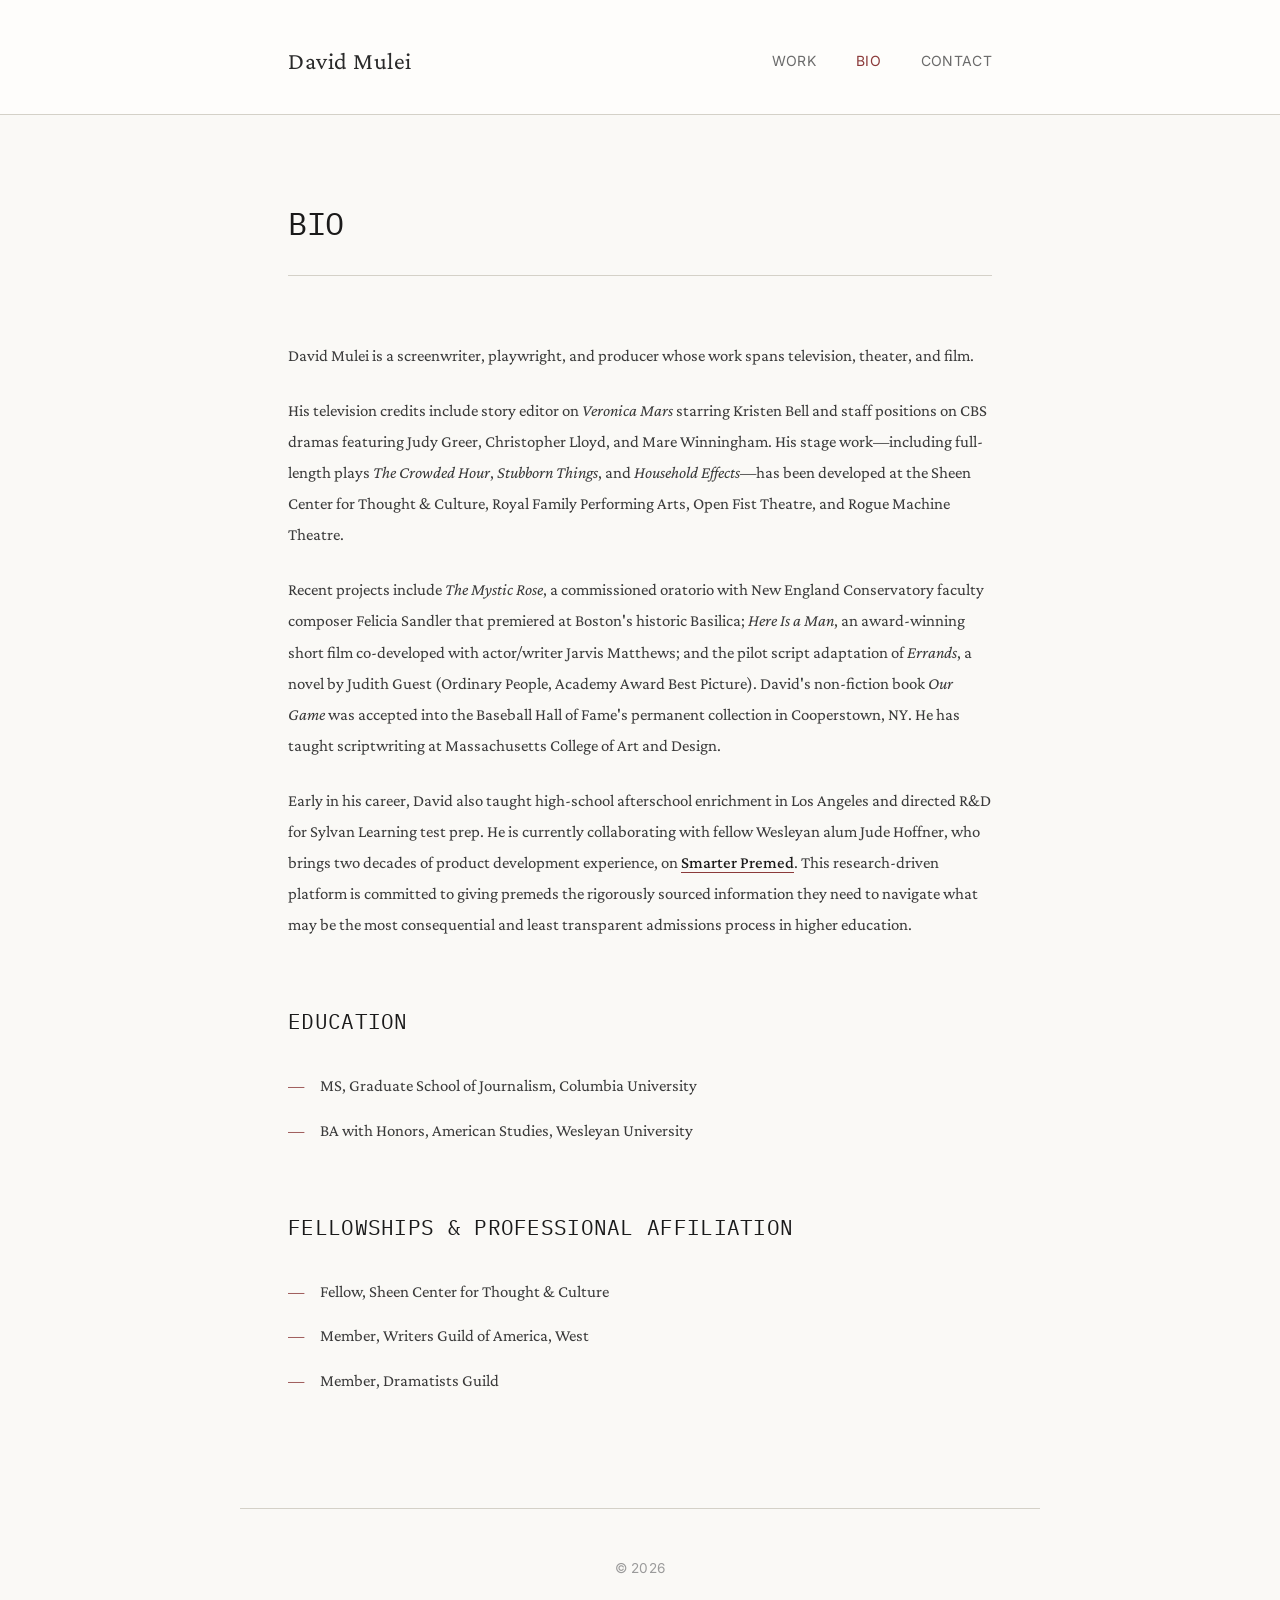
==== index.html @ 77eb0280 "Add Smarter Premed paragraph to bio and style bio links Co-Authored-By: Claude Opus 4.6 (1M context)" ====
<!DOCTYPE html>
<html lang="en">
<head>
    <meta charset="UTF-8">
    <meta name="viewport" content="width=device-width, initial-scale=1.0">
    <title>Bio - David Mulei</title>
    <link rel="stylesheet" href="style.css">
</head>
<body>
    <header>
        <nav>
            <div class="site-name">David Mulei</div>
            <div class="nav-links">
                <a href="work.html">Work</a>
                <a href="index.html" class="active">Bio</a>
                <a href="contact.html">Contact</a>
            </div>
        </nav>
    </header>

    <main>
        <h1 class="page-title">Bio</h1>

        <div class="bio-section">
            <p>David Mulei is a screenwriter, playwright, and producer whose work spans television, theater, and film.</p>

            <p>His television credits include story editor on <em>Veronica Mars</em> starring Kristen Bell and staff positions on CBS dramas featuring Judy Greer, Christopher Lloyd, and Mare Winningham. His stage work—including full-length plays <em>The Crowded Hour</em>, <em>Stubborn Things</em>, and <em>Household Effects</em>—has been developed at the Sheen Center for Thought & Culture, Royal Family Performing Arts, Open Fist Theatre, and Rogue Machine Theatre.</p>

            <p>Recent projects include <em>The Mystic Rose</em>, a commissioned oratorio with New England Conservatory faculty composer Felicia Sandler that premiered at Boston's historic Basilica; <em>Here Is a Man</em>, an award-winning short film co-developed with actor/writer Jarvis Matthews; and the pilot script adaptation of <em>Errands</em>, a novel by Judith Guest (Ordinary People, Academy Award Best Picture). David's non-fiction book <em>Our Game</em> was accepted into the Baseball Hall of Fame's permanent collection in Cooperstown, NY. He has taught scriptwriting at Massachusetts College of Art and Design.</p>

            <p>Early in his career, David also taught high-school afterschool enrichment in Los Angeles and directed R&amp;D for Sylvan Learning test prep. He is currently collaborating with fellow Wesleyan alum Jude Hoffner, who brings two decades of product development experience, on <a href="https://smarterpremed.com/">Smarter Premed</a>. This research-driven platform is committed to giving premeds the rigorously sourced information they need to navigate what may be the most consequential and least transparent admissions process in higher education.</p>
        </div>

        <div class="bio-section">
            <h2>Education</h2>
            <ul>
                <li>MS, Graduate School of Journalism, Columbia University</li>
                <li>BA with Honors, American Studies, Wesleyan University</li>
            </ul>
        </div>

        <div class="bio-section">
            <h2>Fellowships & Professional Affiliation</h2>
            <ul>
                <li>Fellow, Sheen Center for Thought & Culture</li>
                <li>Member, Writers Guild of America, West</li>
                <li>Member, Dramatists Guild</li>
            </ul>
        </div>
    </main>

    <footer>
        <p>&copy; 2026</p>
    </footer>
</body>
</html>
---- style.css ----
/* Import fonts */
@import url('https://fonts.googleapis.com/css2?family=Crimson+Pro:ital,wght@0,300;0,400;0,500;0,600;1,400;1,500&family=IBM+Plex+Mono:wght@400;500&family=Inter:wght@400;500&display=swap');

/* Reset and base styles */
* {
    margin: 0;
    padding: 0;
    box-sizing: border-box;
}

body {
    font-family: 'Crimson Pro', Georgia, serif;
    font-size: 20px;
    line-height: 1.75;
    color: #2a2a2a;
    background-color: #faf9f6;
    max-width: 100%;
    overflow-x: hidden;
    -webkit-font-smoothing: antialiased;
    -moz-osx-font-smoothing: grayscale;
}

/* Header and Navigation */
header {
    padding: 2.5rem 0 2rem;
    border-bottom: 0.5px solid #d4d1c8;
    background-color: #fefdfb;
}

nav {
    max-width: 800px;
    margin: 0 auto;
    padding: 0 3rem;
    display: flex;
    justify-content: space-between;
    align-items: center;
}

.site-name {
    font-family: 'Crimson Pro', Georgia, serif;
    font-size: 1.5rem;
    font-weight: 400;
    color: #2a2a2a;
    letter-spacing: 0.5px;
}

.nav-links {
    display: flex;
    gap: 2.5rem;
    font-family: 'Inter', -apple-system, sans-serif;
}

.nav-links a {
    color: #6b6b6b;
    text-decoration: none;
    font-size: 0.875rem;
    letter-spacing: 0.3px;
    text-transform: uppercase;
    transition: color 0.3s ease;
    font-weight: 400;
}

.nav-links a:hover,
.nav-links a.active {
    color: #8b3a3a;
}

/* Main content */
main {
    max-width: 800px;
    margin: 0 auto;
    padding: 5rem 3rem 3rem;
}

/* Hero section */
.hero {
    text-align: left;
    padding: 3rem 0 4rem;
    margin-bottom: 4rem;
    border-bottom: 0.5px solid #e8e5dd;
}

.hero h1 {
    font-family: 'IBM Plex Mono', 'Courier New', monospace;
    font-size: 2.5rem;
    font-weight: 400;
    letter-spacing: -0.5px;
    margin-bottom: 1.25rem;
    color: #1a1a1a;
    line-height: 1.2;
}

.tagline {
    font-size: 1.25rem;
    color: #6b6b6b;
    font-weight: 400;
    font-style: italic;
    line-height: 1.5;
}

/* Introduction section */
.intro {
    max-width: 680px;
    font-size: 1.1rem;
    line-height: 1.85;
    color: #3a3a3a;
}

.intro p {
    margin-bottom: 1.75rem;
}

.intro p:first-child::first-letter {
    font-size: 4.5rem;
    line-height: 0.85;
    float: left;
    margin: 0.1rem 0.15rem 0 0;
    font-weight: 400;
    color: #8b3a3a;
}

/* Work page styles */
.page-title {
    font-family: 'IBM Plex Mono', 'Courier New', monospace;
    font-size: 2rem;
    font-weight: 400;
    margin-bottom: 4rem;
    letter-spacing: -0.3px;
    padding-bottom: 1.5rem;
    border-bottom: 0.5px solid #d4d1c8;
    text-transform: uppercase;
    color: #1a1a1a;
}

.project {
    margin-bottom: 5rem;
    padding-bottom: 5rem;
    border-bottom: 0.5px solid #e8e5dd;
}

.project:last-child {
    border-bottom: none;
}

.project-title {
    font-family: 'IBM Plex Mono', 'Courier New', monospace;
    font-size: 1.6rem;
    font-weight: 400;
    margin-bottom: 0.5rem;
    color: #1a1a1a;
    line-height: 1.3;
    letter-spacing: -0.3px;
}

.project-subtitle {
    font-size: 0.9rem;
    color: #8b8b8b;
    font-style: italic;
    margin-bottom: 1.75rem;
    letter-spacing: 0.3px;
}

.project-description {
    font-size: 1.05rem;
    line-height: 1.8;
    color: #3a3a3a;
    margin-bottom: 1.5rem;
}

.project-meta {
    font-size: 0.9rem;
    color: #6b6b6b;
    margin-top: 1.5rem;
    padding-top: 1.5rem;
    border-top: 0.5px solid #e8e5dd;
    line-height: 1.7;
}

.project-meta p {
    margin-bottom: 0.5rem;
}

.project-meta strong {
    font-weight: 500;
    color: #2a2a2a;
    font-variant: small-caps;
    letter-spacing: 0.5px;
    font-size: 0.95rem;
}

/* Bio page styles */
.bio-section {
    margin-bottom: 4rem;
}

.bio-section h2 {
    font-family: 'IBM Plex Mono', 'Courier New', monospace;
    font-size: 1.3rem;
    font-weight: 400;
    margin-bottom: 2rem;
    color: #1a1a1a;
    text-transform: uppercase;
    letter-spacing: 0.3px;
}

.bio-section p {
    margin-bottom: 1.5rem;
    line-height: 1.85;
    color: #3a3a3a;
    font-size: 1.05rem;
}

.bio-section ul {
    list-style: none;
    margin-bottom: 1.5rem;
}

.bio-section li {
    margin-bottom: 1rem;
    padding-left: 2rem;
    position: relative;
    line-height: 1.7;
    color: #3a3a3a;
    font-size: 1.05rem;
}

.bio-section li:before {
    content: "—";
    position: absolute;
    left: 0;
    color: #8b3a3a;
}

.bio-section a {
    color: #1a1a1a;
    text-decoration: none;
    border-bottom: 1px solid #8b3a3a;
    transition: all 0.2s ease;
    font-weight: 500;
}

.bio-section a:hover {
    color: #8b3a3a;
    border-bottom-color: #1a1a1a;
}

/* Contact page styles */
.contact-info {
    max-width: 600px;
    margin: 3rem auto;
}

.contact-info p {
    margin-bottom: 1.5rem;
    font-size: 1.1rem;
    line-height: 1.75;
    color: #3a3a3a;
}

.contact-info a {
    color: #1a1a1a;
    text-decoration: none;
    border-bottom: 1px solid #8b3a3a;
    transition: all 0.2s ease;
    font-weight: 500;
}

.contact-info a:hover {
    color: #8b3a3a;
    border-bottom-color: #1a1a1a;
}

/* Footer */
footer {
    max-width: 800px;
    margin: 0 auto;
    padding: 3rem 3rem 4rem;
    text-align: center;
    color: #9b9b9b;
    font-size: 0.85rem;
    border-top: 0.5px solid #d4d1c8;
    font-family: 'Inter', -apple-system, sans-serif;
    letter-spacing: 0.3px;
}

/* Responsive design */
@media (max-width: 768px) {
    body {
        font-size: 18px;
    }

    /* Stack images above text on mobile */
    .project-description img {
        float: none !important;
        display: block;
        width: 100% !important;
        max-width: 280px;
        height: auto !important;
        margin: 0 auto 1.5rem auto !important;
    }

    nav {
        flex-direction: column;
        gap: 1.5rem;
        text-align: center;
        padding: 0 2rem;
    }

    .nav-links {
        gap: 2rem;
    }

    .hero {
        padding: 2rem 0 3rem;
    }

    .hero h1 {
        font-size: 2rem;
    }

    .tagline {
        font-size: 1.1rem;
    }

    .intro p:first-child::first-letter {
        font-size: 3.5rem;
    }

    .page-title {
        font-size: 1.6rem;
    }

    .project-title {
        font-size: 1.35rem;
    }

    main {
        padding: 3rem 2rem 4rem;
    }

    footer {
        padding: 2.5rem 2rem 3rem;
    }
}
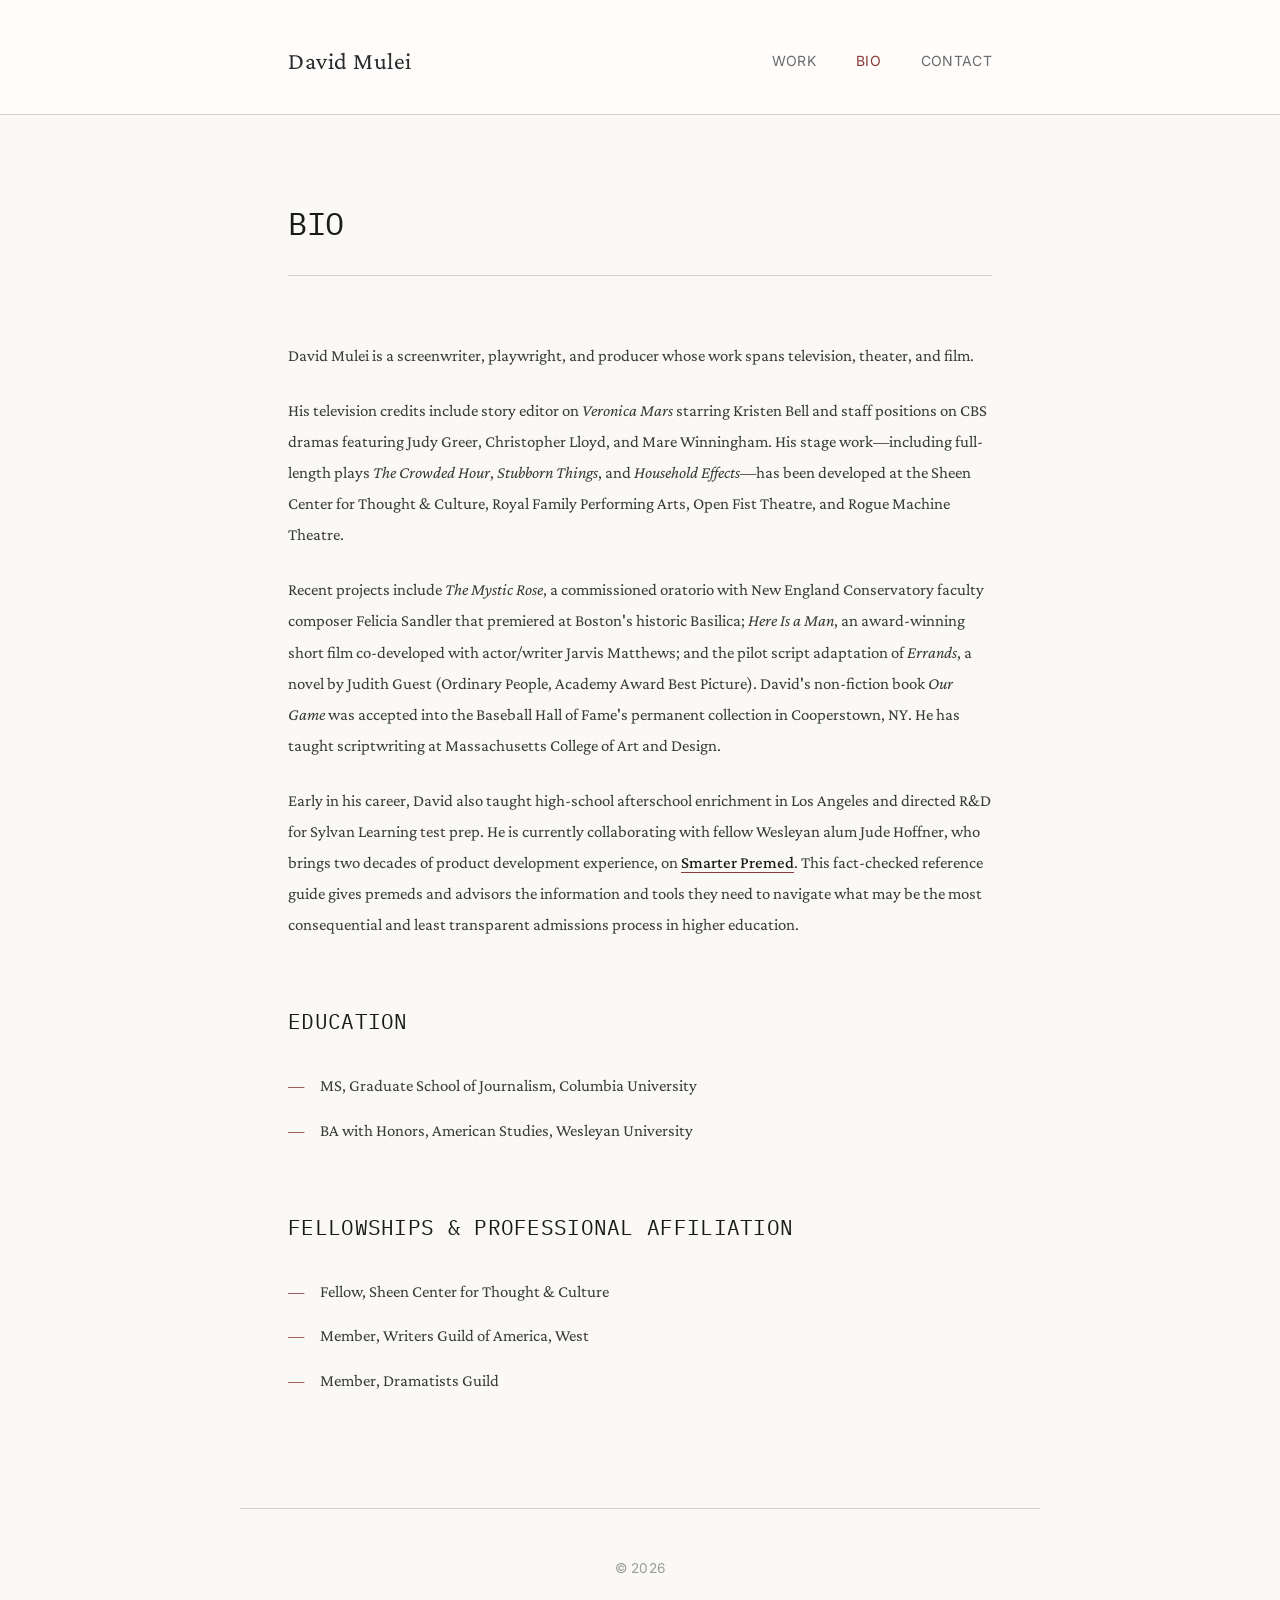
==== commit f5fe08d3: "Update SPM bio: fact-checked reference guide, not research-driven platform "Research-driven platform" ====
--- a/index.html
+++ b/index.html
@@ -28,7 +28,7 @@
 
             <p>Recent projects include <em>The Mystic Rose</em>, a commissioned oratorio with New England Conservatory faculty composer Felicia Sandler that premiered at Boston's historic Basilica; <em>Here Is a Man</em>, an award-winning short film co-developed with actor/writer Jarvis Matthews; and the pilot script adaptation of <em>Errands</em>, a novel by Judith Guest (Ordinary People, Academy Award Best Picture). David's non-fiction book <em>Our Game</em> was accepted into the Baseball Hall of Fame's permanent collection in Cooperstown, NY. He has taught scriptwriting at Massachusetts College of Art and Design.</p>
 
-            <p>Early in his career, David also taught high-school afterschool enrichment in Los Angeles and directed R&amp;D for Sylvan Learning test prep. He is currently collaborating with fellow Wesleyan alum Jude Hoffner, who brings two decades of product development experience, on <a href="https://smarterpremed.com/">Smarter Premed</a>. This research-driven platform is committed to giving premeds the rigorously sourced information they need to navigate what may be the most consequential and least transparent admissions process in higher education.</p>
+            <p>Early in his career, David also taught high-school afterschool enrichment in Los Angeles and directed R&amp;D for Sylvan Learning test prep. He is currently collaborating with fellow Wesleyan alum Jude Hoffner, who brings two decades of product development experience, on <a href="https://smarterpremed.com/">Smarter Premed</a>. This fact-checked reference guide gives premeds and advisors the information and tools they need to navigate what may be the most consequential and least transparent admissions process in higher education.</p>
         </div>
 
         <div class="bio-section">
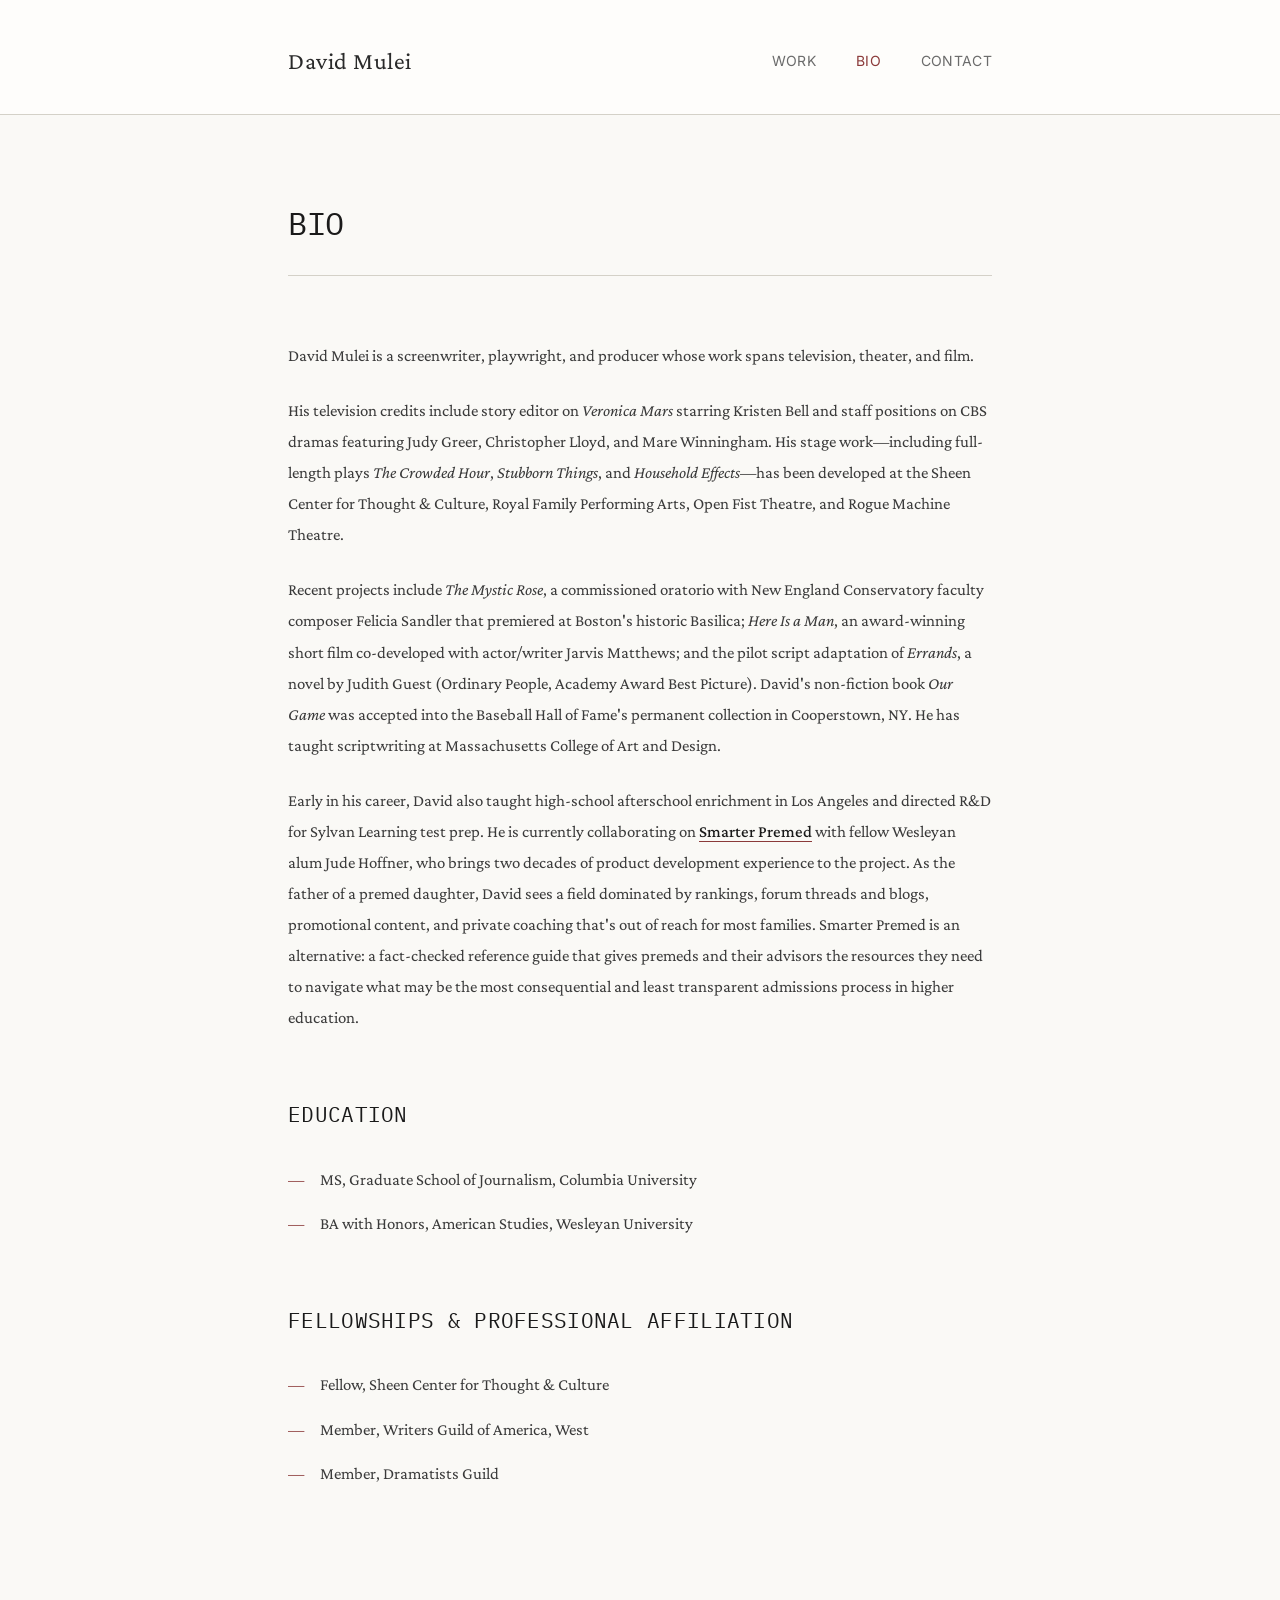
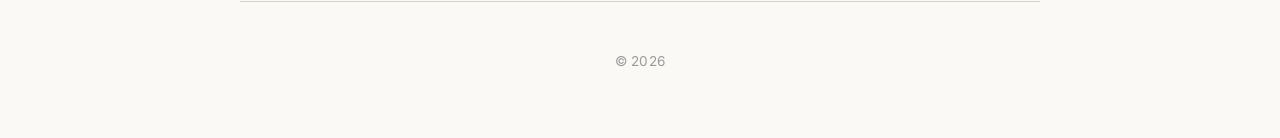
==== commit d896c662: "Update SPM bio: add founder motivation and the landscape it sits against Introduces a new sentence n" ====
--- a/index.html
+++ b/index.html
@@ -28,7 +28,7 @@
 
             <p>Recent projects include <em>The Mystic Rose</em>, a commissioned oratorio with New England Conservatory faculty composer Felicia Sandler that premiered at Boston's historic Basilica; <em>Here Is a Man</em>, an award-winning short film co-developed with actor/writer Jarvis Matthews; and the pilot script adaptation of <em>Errands</em>, a novel by Judith Guest (Ordinary People, Academy Award Best Picture). David's non-fiction book <em>Our Game</em> was accepted into the Baseball Hall of Fame's permanent collection in Cooperstown, NY. He has taught scriptwriting at Massachusetts College of Art and Design.</p>
 
-            <p>Early in his career, David also taught high-school afterschool enrichment in Los Angeles and directed R&amp;D for Sylvan Learning test prep. He is currently collaborating with fellow Wesleyan alum Jude Hoffner, who brings two decades of product development experience, on <a href="https://smarterpremed.com/">Smarter Premed</a>. This fact-checked reference guide gives premeds and advisors the information and tools they need to navigate what may be the most consequential and least transparent admissions process in higher education.</p>
+            <p>Early in his career, David also taught high-school afterschool enrichment in Los Angeles and directed R&amp;D for Sylvan Learning test prep. He is currently collaborating on <a href="https://smarterpremed.com/">Smarter Premed</a> with fellow Wesleyan alum Jude Hoffner, who brings two decades of product development experience to the project. As the father of a premed daughter, David sees a field dominated by rankings, forum threads and blogs, promotional content, and private coaching that's out of reach for most families. Smarter Premed is an alternative: a fact-checked reference guide that gives premeds and their advisors the resources they need to navigate what may be the most consequential and least transparent admissions process in higher education.</p>
         </div>
 
         <div class="bio-section">
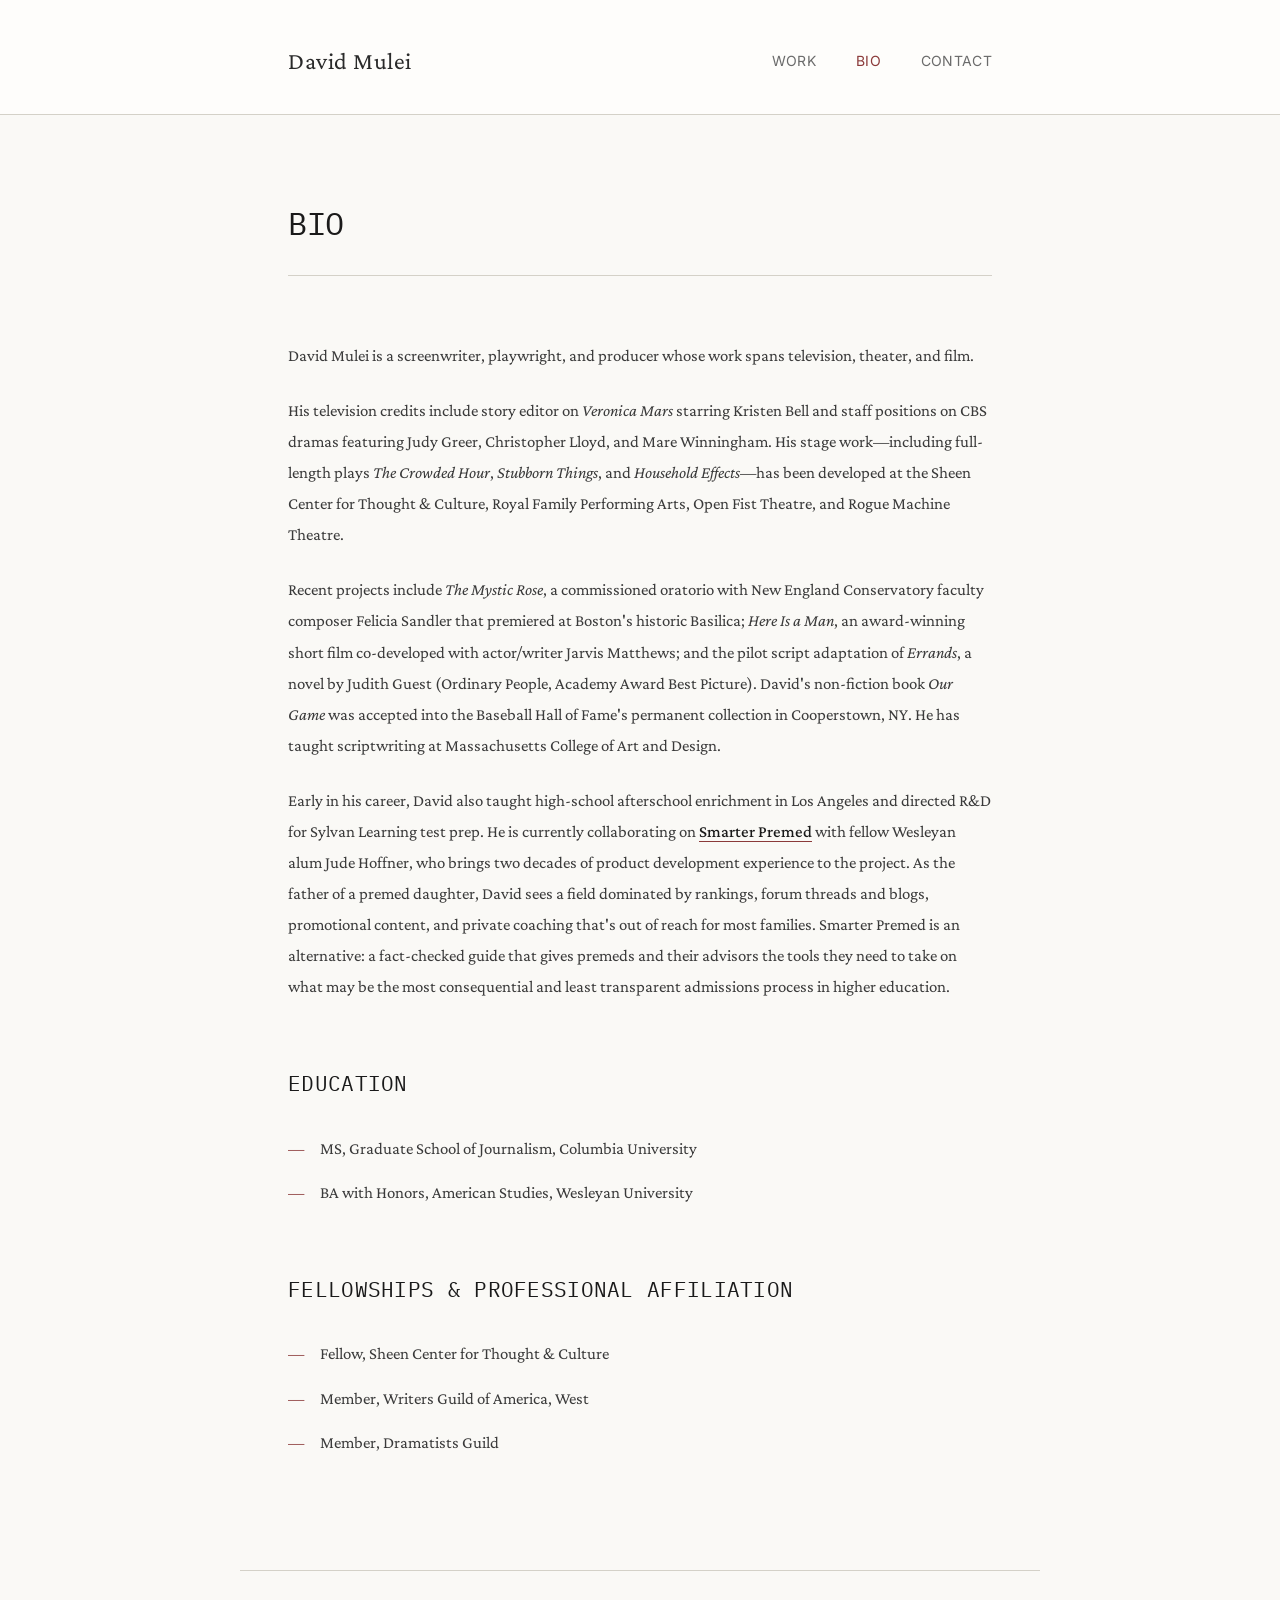
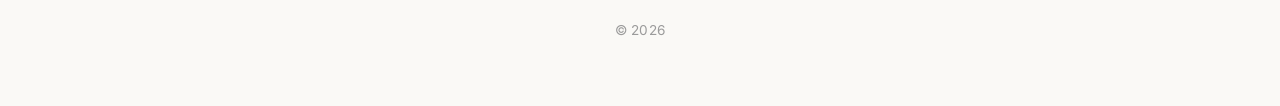
==== commit a97eb312: "Align SPM bio paragraph to locked vision - 'reference guide' -> 'guide' (matches About V8 + Apr 23 t" ====
--- a/index.html
+++ b/index.html
@@ -28,7 +28,7 @@
 
             <p>Recent projects include <em>The Mystic Rose</em>, a commissioned oratorio with New England Conservatory faculty composer Felicia Sandler that premiered at Boston's historic Basilica; <em>Here Is a Man</em>, an award-winning short film co-developed with actor/writer Jarvis Matthews; and the pilot script adaptation of <em>Errands</em>, a novel by Judith Guest (Ordinary People, Academy Award Best Picture). David's non-fiction book <em>Our Game</em> was accepted into the Baseball Hall of Fame's permanent collection in Cooperstown, NY. He has taught scriptwriting at Massachusetts College of Art and Design.</p>
 
-            <p>Early in his career, David also taught high-school afterschool enrichment in Los Angeles and directed R&amp;D for Sylvan Learning test prep. He is currently collaborating on <a href="https://smarterpremed.com/">Smarter Premed</a> with fellow Wesleyan alum Jude Hoffner, who brings two decades of product development experience to the project. As the father of a premed daughter, David sees a field dominated by rankings, forum threads and blogs, promotional content, and private coaching that's out of reach for most families. Smarter Premed is an alternative: a fact-checked reference guide that gives premeds and their advisors the resources they need to navigate what may be the most consequential and least transparent admissions process in higher education.</p>
+            <p>Early in his career, David also taught high-school afterschool enrichment in Los Angeles and directed R&amp;D for Sylvan Learning test prep. He is currently collaborating on <a href="https://smarterpremed.com/">Smarter Premed</a> with fellow Wesleyan alum Jude Hoffner, who brings two decades of product development experience to the project. As the father of a premed daughter, David sees a field dominated by rankings, forum threads and blogs, promotional content, and private coaching that's out of reach for most families. Smarter Premed is an alternative: a fact-checked guide that gives premeds and their advisors the tools they need to take on what may be the most consequential and least transparent admissions process in higher education.</p>
         </div>
 
         <div class="bio-section">
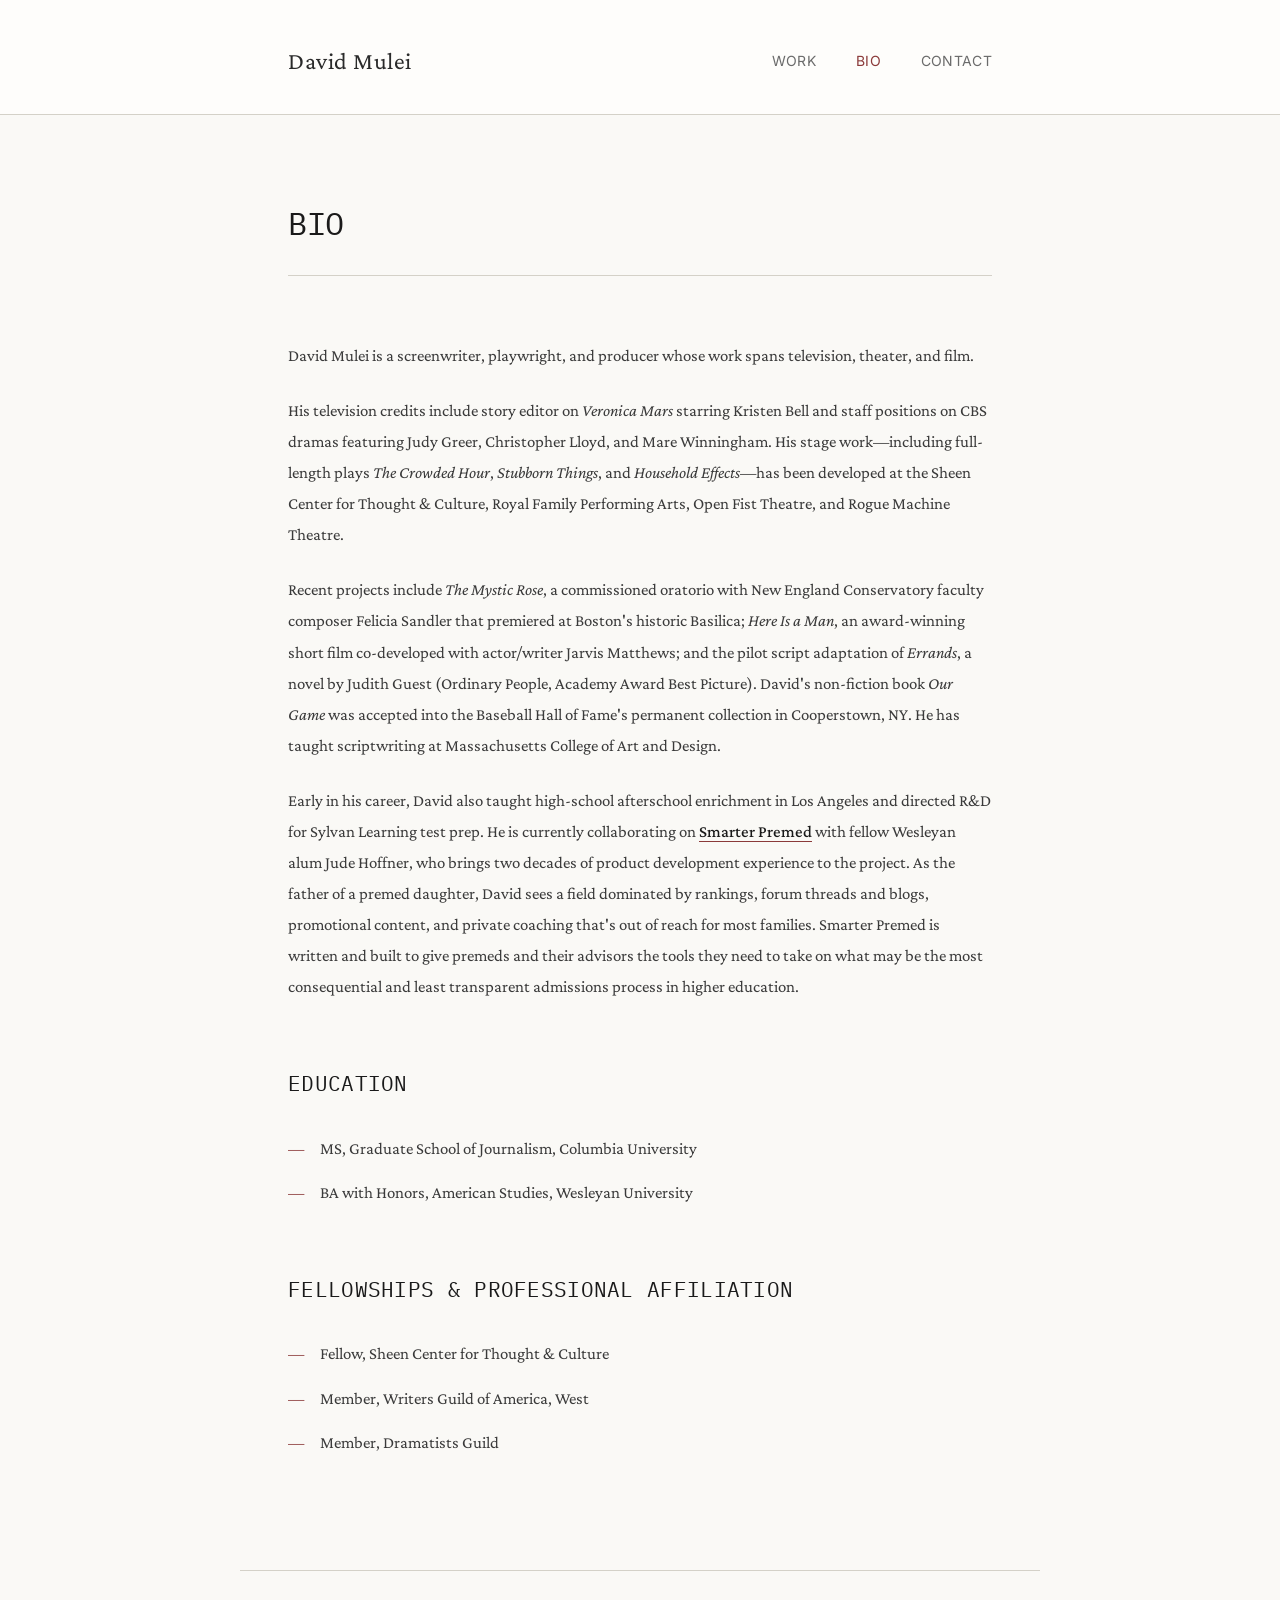
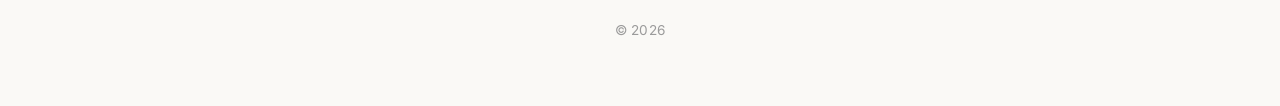
==== commit 78c0c155: "Bio: Smarter Premed is written and built to give premeds and advisors the tools; the alternative fra" ====
--- a/index.html
+++ b/index.html
@@ -28,7 +28,7 @@
 
             <p>Recent projects include <em>The Mystic Rose</em>, a commissioned oratorio with New England Conservatory faculty composer Felicia Sandler that premiered at Boston's historic Basilica; <em>Here Is a Man</em>, an award-winning short film co-developed with actor/writer Jarvis Matthews; and the pilot script adaptation of <em>Errands</em>, a novel by Judith Guest (Ordinary People, Academy Award Best Picture). David's non-fiction book <em>Our Game</em> was accepted into the Baseball Hall of Fame's permanent collection in Cooperstown, NY. He has taught scriptwriting at Massachusetts College of Art and Design.</p>
 
-            <p>Early in his career, David also taught high-school afterschool enrichment in Los Angeles and directed R&amp;D for Sylvan Learning test prep. He is currently collaborating on <a href="https://smarterpremed.com/">Smarter Premed</a> with fellow Wesleyan alum Jude Hoffner, who brings two decades of product development experience to the project. As the father of a premed daughter, David sees a field dominated by rankings, forum threads and blogs, promotional content, and private coaching that's out of reach for most families. Smarter Premed is an alternative: a fact-checked guide that gives premeds and their advisors the tools they need to take on what may be the most consequential and least transparent admissions process in higher education.</p>
+            <p>Early in his career, David also taught high-school afterschool enrichment in Los Angeles and directed R&amp;D for Sylvan Learning test prep. He is currently collaborating on <a href="https://smarterpremed.com/">Smarter Premed</a> with fellow Wesleyan alum Jude Hoffner, who brings two decades of product development experience to the project. As the father of a premed daughter, David sees a field dominated by rankings, forum threads and blogs, promotional content, and private coaching that's out of reach for most families. Smarter Premed is written and built to give premeds and their advisors the tools they need to take on what may be the most consequential and least transparent admissions process in higher education.</p>
         </div>
 
         <div class="bio-section">
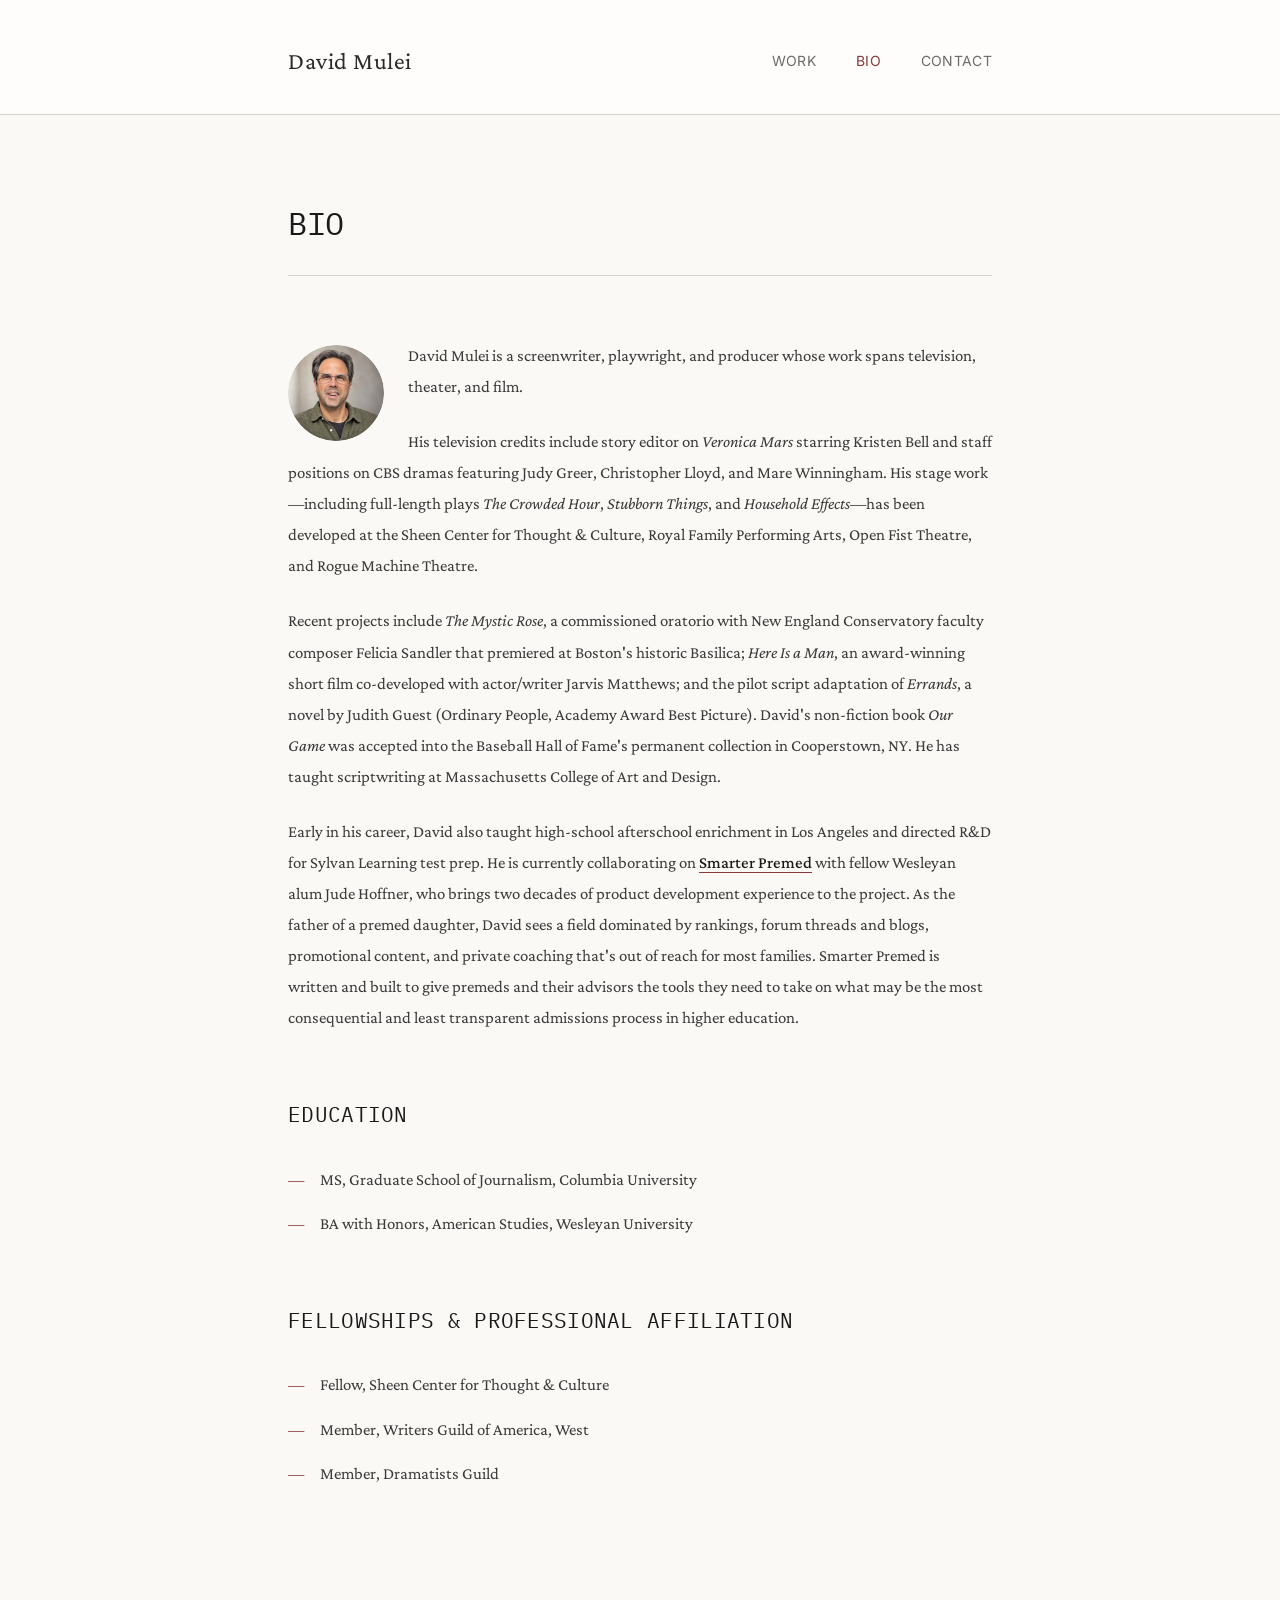
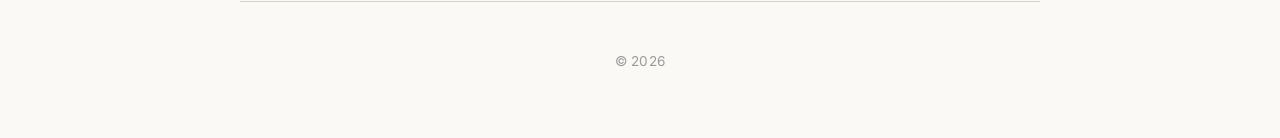
==== commit 69eb41f3: "Bio: the author photo, a small circle beside the first paragraph (96px, 80 on a phone) Co-Authored-B" ====
--- a/index.html
+++ b/index.html
@@ -22,6 +22,7 @@
         <h1 class="page-title">Bio</h1>
 
         <div class="bio-section">
+            <img class="bio-photo" src="images/mulei-headshot.jpg" alt="David Mulei" width="96" height="96">
             <p>David Mulei is a screenwriter, playwright, and producer whose work spans television, theater, and film.</p>
 
             <p>His television credits include story editor on <em>Veronica Mars</em> starring Kristen Bell and staff positions on CBS dramas featuring Judy Greer, Christopher Lloyd, and Mare Winningham. His stage work—including full-length plays <em>The Crowded Hour</em>, <em>Stubborn Things</em>, and <em>Household Effects</em>—has been developed at the Sheen Center for Thought & Culture, Royal Family Performing Arts, Open Fist Theatre, and Rogue Machine Theatre.</p>
--- a/style.css
+++ b/style.css
@@ -201,6 +201,16 @@
     color: #1a1a1a;
     text-transform: uppercase;
     letter-spacing: 0.3px;
+}
+
+/* the author photo: a small circle beside the first paragraph, the way a
+   contributor photo sits with a magazine byline */
+.bio-photo {
+    float: left;
+    width: 96px;
+    height: 96px;
+    border-radius: 50%;
+    margin: 0.3rem 1.5rem 0.6rem 0;
 }
 
 .bio-section p {
@@ -299,6 +309,12 @@
         margin: 0 auto 1.5rem auto !important;
     }
 
+    .bio-photo {
+        width: 80px;
+        height: 80px;
+        margin: 0.2rem 1.1rem 0.4rem 0;
+    }
+
     nav {
         flex-direction: column;
         gap: 1.5rem;
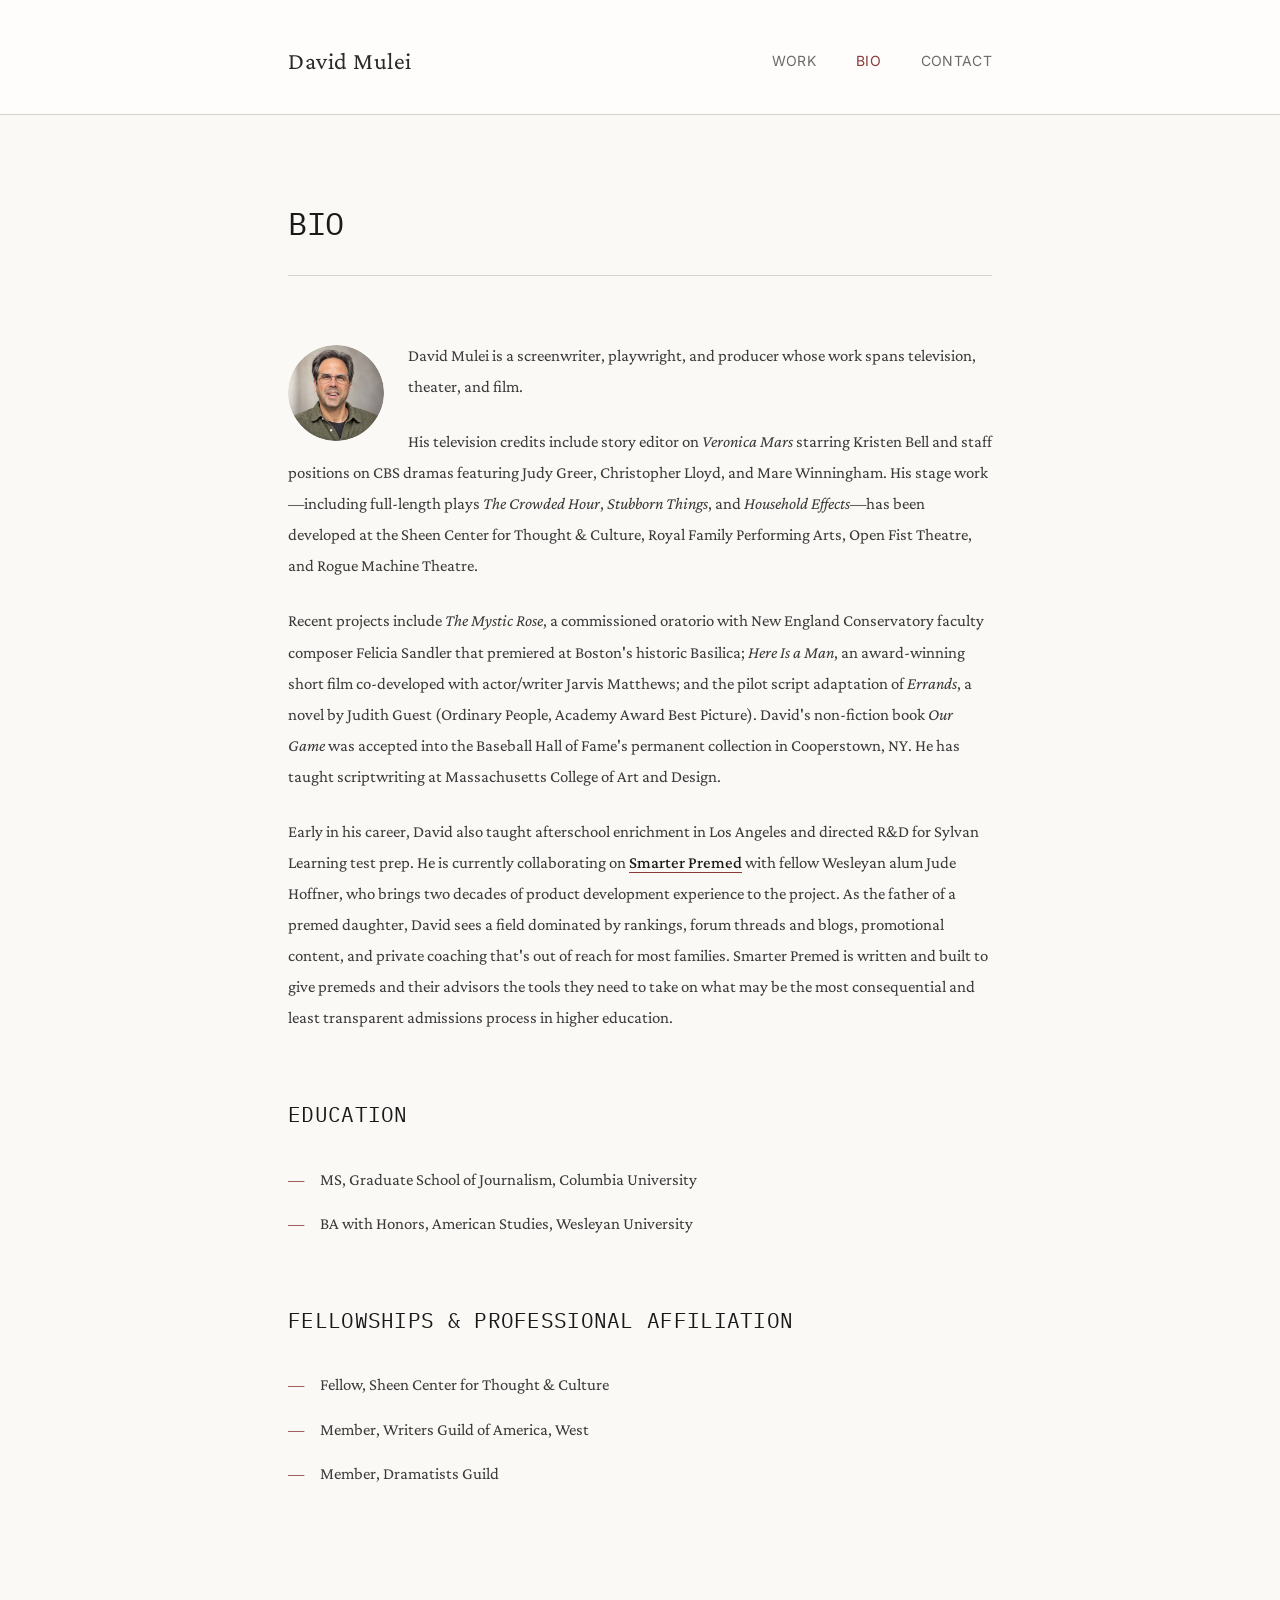
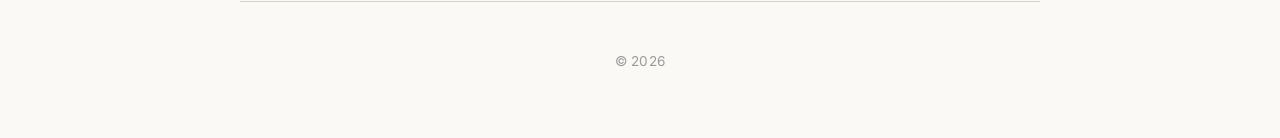
==== commit 5a34d7fc: "Bio: afterschool enrichment, no longer "high-school" Co-Authored-By: Claude Opus 5.5 <noreply@anthro" ====
--- a/index.html
+++ b/index.html
@@ -29,7 +29,7 @@
 
             <p>Recent projects include <em>The Mystic Rose</em>, a commissioned oratorio with New England Conservatory faculty composer Felicia Sandler that premiered at Boston's historic Basilica; <em>Here Is a Man</em>, an award-winning short film co-developed with actor/writer Jarvis Matthews; and the pilot script adaptation of <em>Errands</em>, a novel by Judith Guest (Ordinary People, Academy Award Best Picture). David's non-fiction book <em>Our Game</em> was accepted into the Baseball Hall of Fame's permanent collection in Cooperstown, NY. He has taught scriptwriting at Massachusetts College of Art and Design.</p>
 
-            <p>Early in his career, David also taught high-school afterschool enrichment in Los Angeles and directed R&amp;D for Sylvan Learning test prep. He is currently collaborating on <a href="https://smarterpremed.com/">Smarter Premed</a> with fellow Wesleyan alum Jude Hoffner, who brings two decades of product development experience to the project. As the father of a premed daughter, David sees a field dominated by rankings, forum threads and blogs, promotional content, and private coaching that's out of reach for most families. Smarter Premed is written and built to give premeds and their advisors the tools they need to take on what may be the most consequential and least transparent admissions process in higher education.</p>
+            <p>Early in his career, David also taught afterschool enrichment in Los Angeles and directed R&amp;D for Sylvan Learning test prep. He is currently collaborating on <a href="https://smarterpremed.com/">Smarter Premed</a> with fellow Wesleyan alum Jude Hoffner, who brings two decades of product development experience to the project. As the father of a premed daughter, David sees a field dominated by rankings, forum threads and blogs, promotional content, and private coaching that's out of reach for most families. Smarter Premed is written and built to give premeds and their advisors the tools they need to take on what may be the most consequential and least transparent admissions process in higher education.</p>
         </div>
 
         <div class="bio-section">
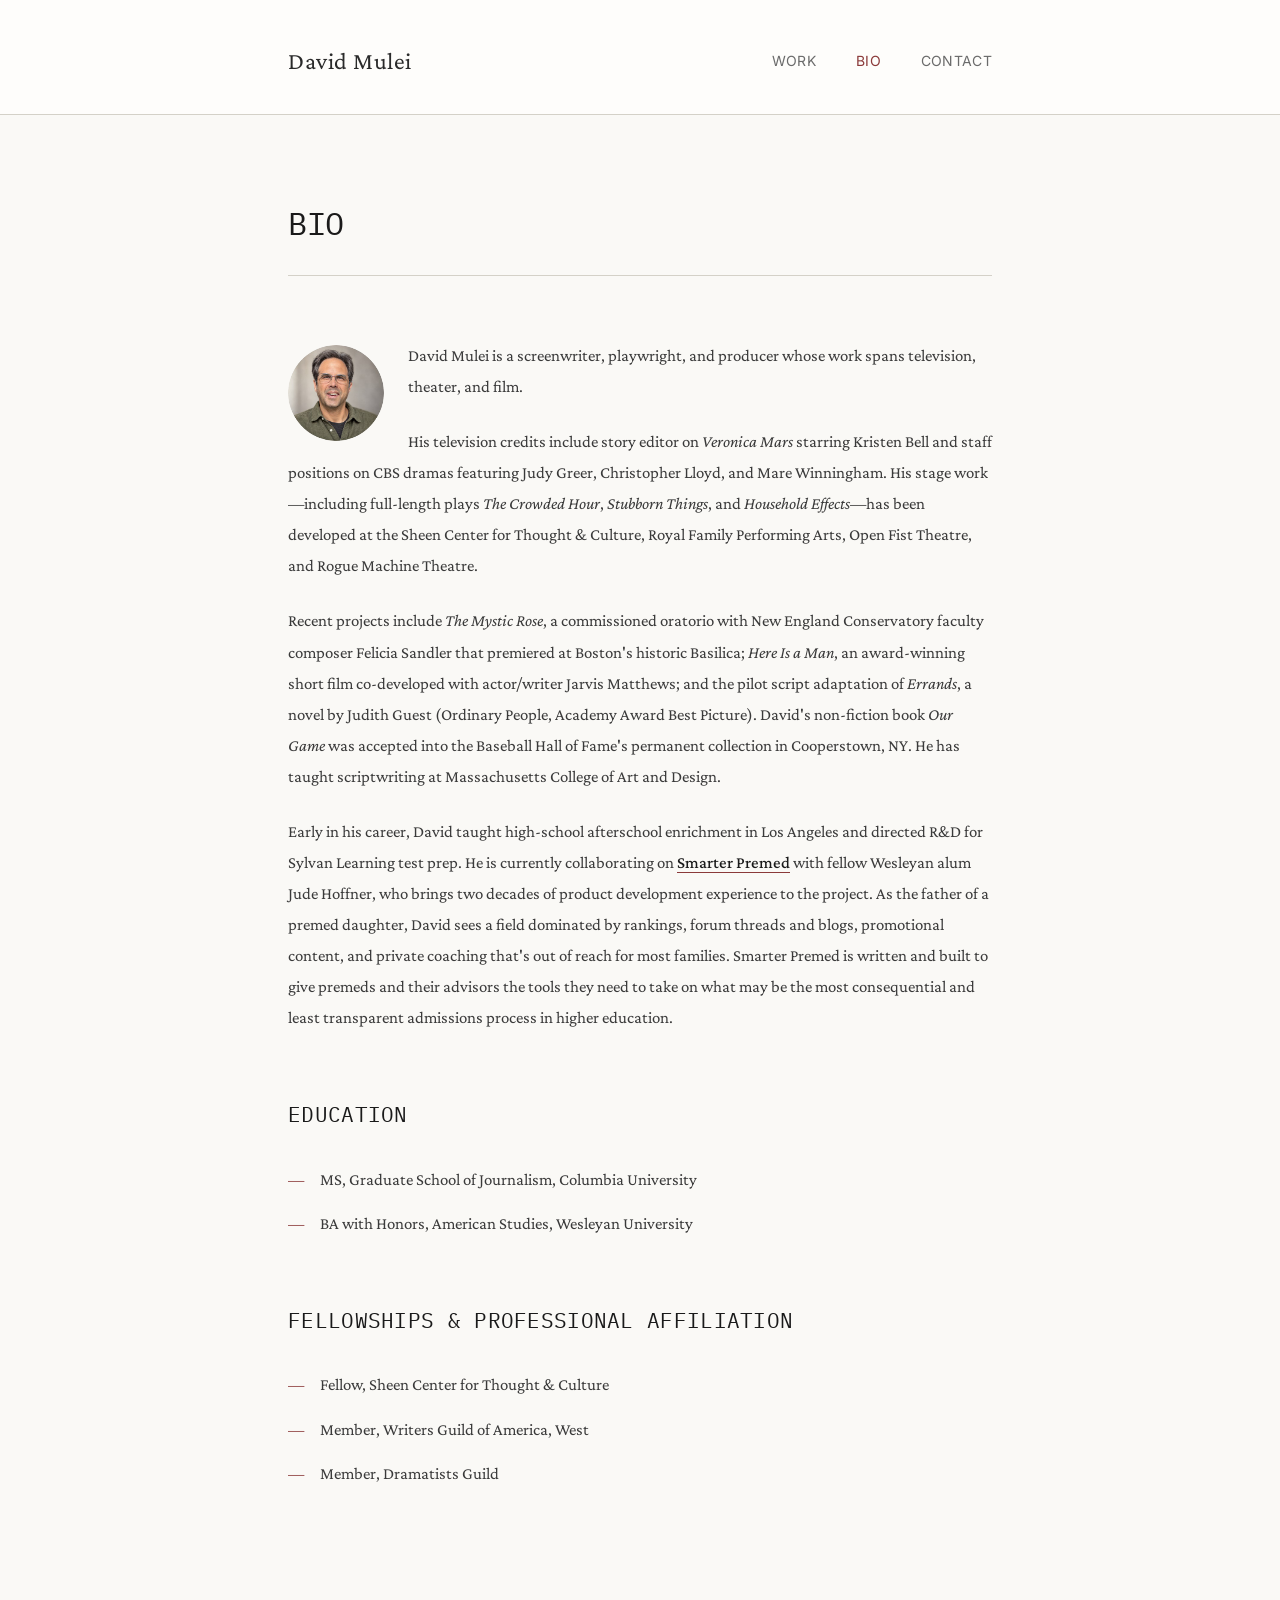
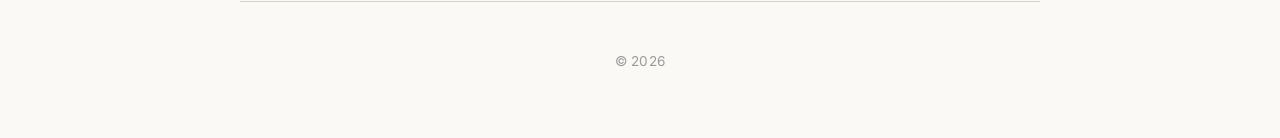
==== commit 25a4215f: "Bio: "high-school" back in, "also" out Co-Authored-By: Claude Opus 5.5 <noreply@anthropic.com>" ====
--- a/index.html
+++ b/index.html
@@ -29,7 +29,7 @@
 
             <p>Recent projects include <em>The Mystic Rose</em>, a commissioned oratorio with New England Conservatory faculty composer Felicia Sandler that premiered at Boston's historic Basilica; <em>Here Is a Man</em>, an award-winning short film co-developed with actor/writer Jarvis Matthews; and the pilot script adaptation of <em>Errands</em>, a novel by Judith Guest (Ordinary People, Academy Award Best Picture). David's non-fiction book <em>Our Game</em> was accepted into the Baseball Hall of Fame's permanent collection in Cooperstown, NY. He has taught scriptwriting at Massachusetts College of Art and Design.</p>
 
-            <p>Early in his career, David also taught afterschool enrichment in Los Angeles and directed R&amp;D for Sylvan Learning test prep. He is currently collaborating on <a href="https://smarterpremed.com/">Smarter Premed</a> with fellow Wesleyan alum Jude Hoffner, who brings two decades of product development experience to the project. As the father of a premed daughter, David sees a field dominated by rankings, forum threads and blogs, promotional content, and private coaching that's out of reach for most families. Smarter Premed is written and built to give premeds and their advisors the tools they need to take on what may be the most consequential and least transparent admissions process in higher education.</p>
+            <p>Early in his career, David taught high-school afterschool enrichment in Los Angeles and directed R&amp;D for Sylvan Learning test prep. He is currently collaborating on <a href="https://smarterpremed.com/">Smarter Premed</a> with fellow Wesleyan alum Jude Hoffner, who brings two decades of product development experience to the project. As the father of a premed daughter, David sees a field dominated by rankings, forum threads and blogs, promotional content, and private coaching that's out of reach for most families. Smarter Premed is written and built to give premeds and their advisors the tools they need to take on what may be the most consequential and least transparent admissions process in higher education.</p>
         </div>
 
         <div class="bio-section">
